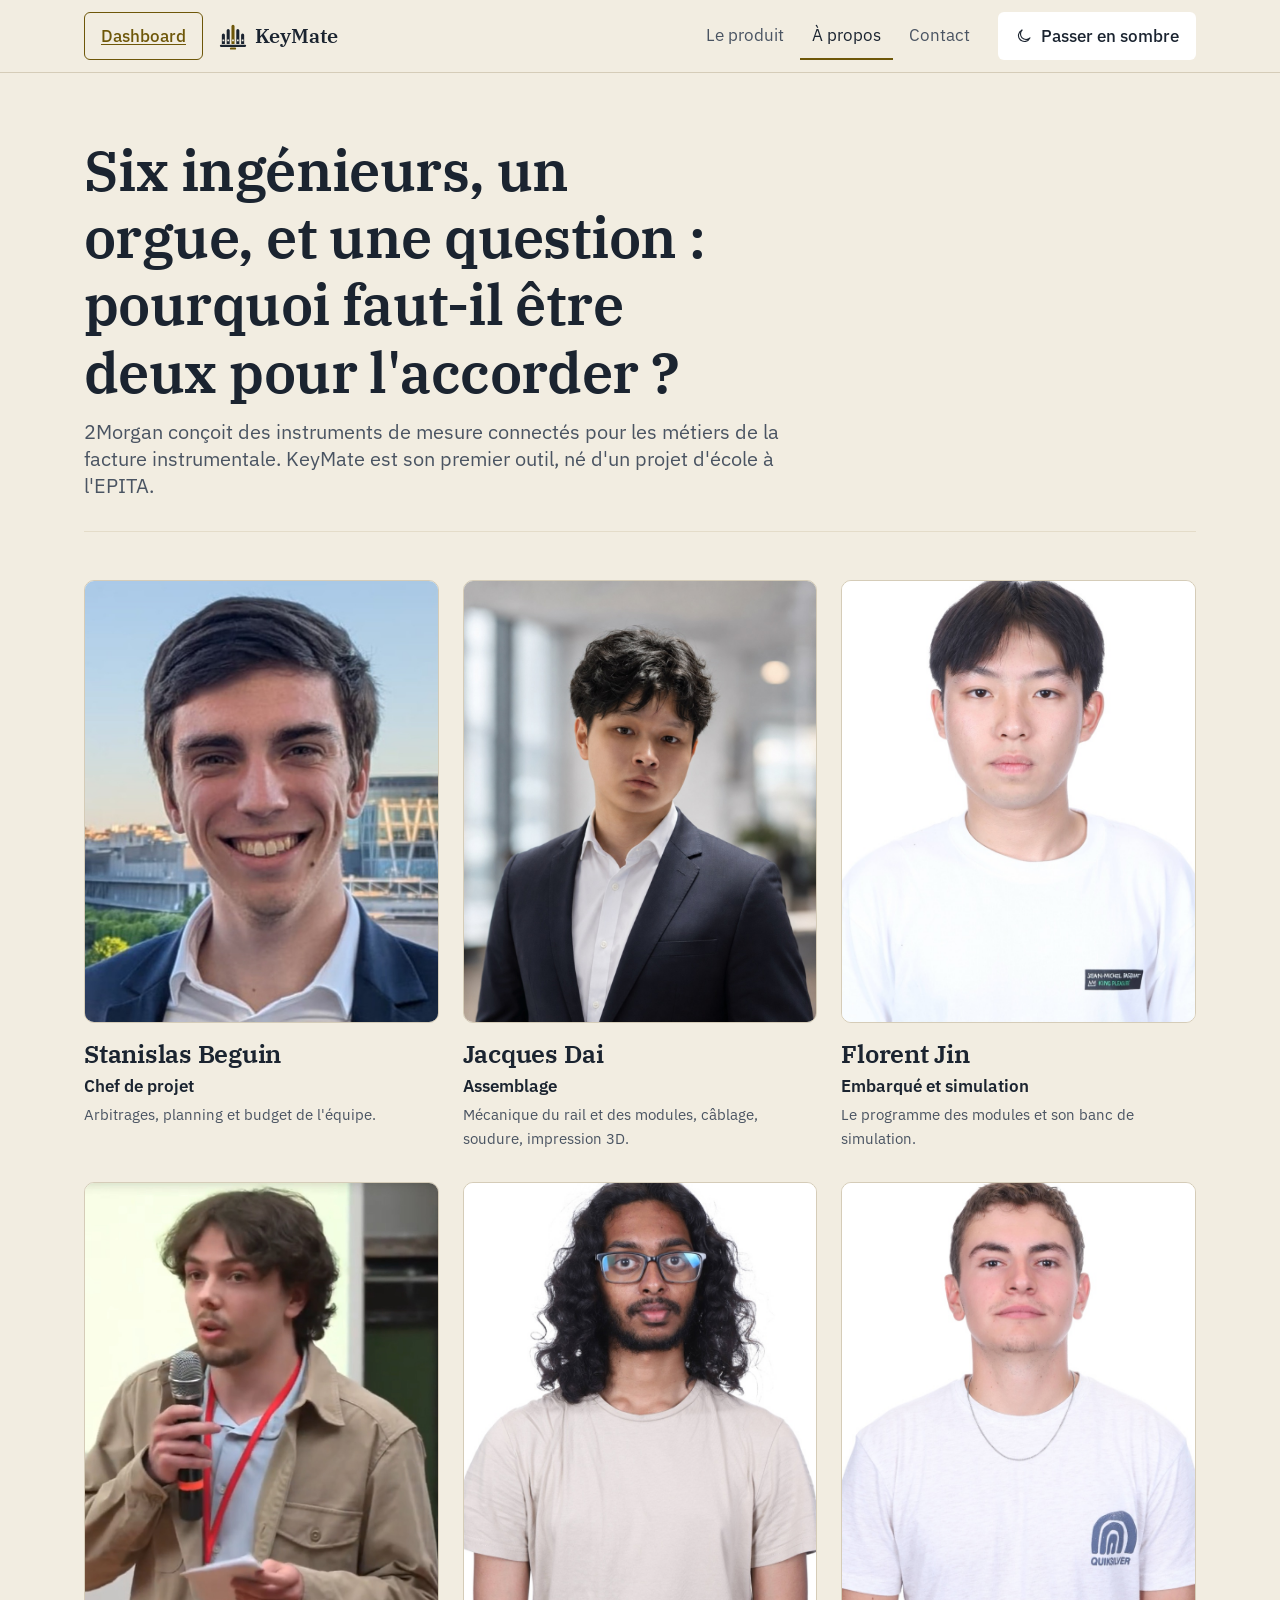
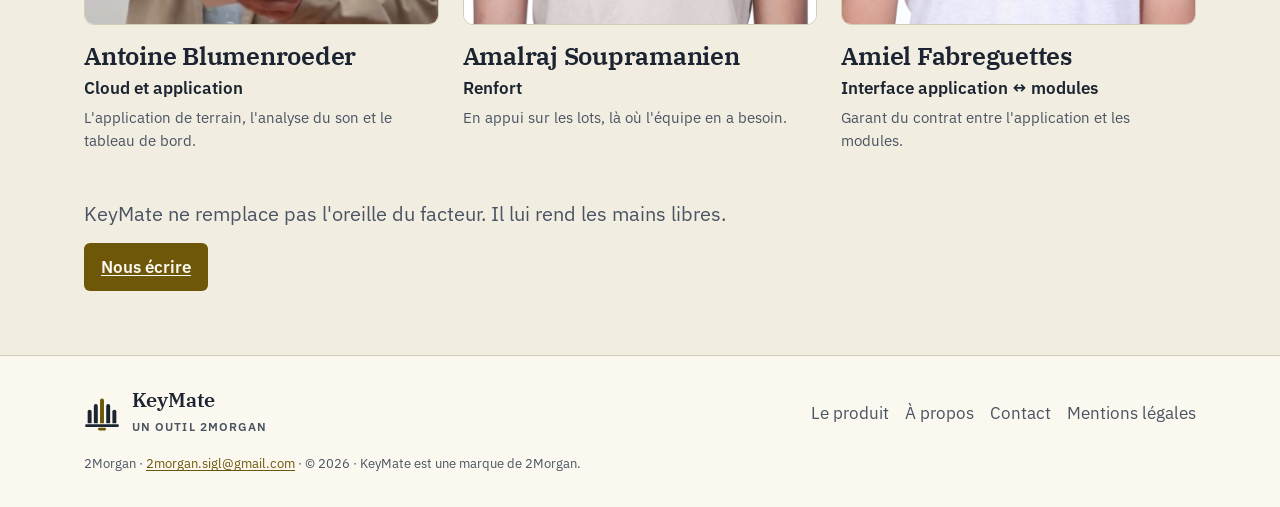
==== a-propos.html @ e426a1a3 "Initial commit: KeyMate landing site with design system integration" ====
<!doctype html>
<html lang="fr">
<head>
  <meta charset="utf-8">
  <meta name="viewport" content="width=device-width, initial-scale=1">
  <title>À propos — KeyMate</title>
  <meta name="description" content="L'équipe 2Morgan derrière KeyMate, l'assistant d'accordage d'orgue.">
  <link rel="icon" href="assets/logo/keymate-favicon.svg" type="image/svg+xml">
  <link rel="apple-touch-icon" href="assets/logo/keymate-icone-app-180.png">
  <script>try{document.documentElement.dataset.theme=localStorage.getItem('km-theme')||(matchMedia('(prefers-color-scheme: light)').matches?'light':'dark')}catch(e){document.documentElement.dataset.theme='dark'}</script>
  <link rel="preconnect" href="https://fonts.googleapis.com">
  <link rel="preconnect" href="https://fonts.gstatic.com" crossorigin>
  <link rel="stylesheet" href="https://fonts.googleapis.com/css2?family=IBM+Plex+Mono:wght@400;600&family=IBM+Plex+Sans:wght@400;500;600&family=IBM+Plex+Serif:ital,wght@0,400;0,600;1,400&display=swap">
  <link rel="stylesheet" href="assets/keymate-tokens.css">
  <link rel="stylesheet" href="site.css?v=2">
  <script src="site.js?v=2" defer></script>
</head>
<body>
<a class="skip-link" href="#contenu">Aller au contenu</a>
<header class="site-nav">
  <div class="wrap in">
    <a class="kn-btn kn-btn--ghost nav-dash" href="https://app.keymate.com">Dashboard</a>
    <a class="nav-brand" href="index.html" aria-label="KeyMate, accueil"><svg viewBox="0 0 64 64" aria-hidden="true"><g fill="currentColor" fill-rule="evenodd"><path d="M6.5 50 V29.5 A3.5 3.5 0 0 1 13.5 29.5 V50 Z M8 40 h4 v4 h-4 Z"/><path d="M17.5 50 V19.5 A3.5 3.5 0 0 1 24.5 19.5 V50 Z M19 40 h4 v4 h-4 Z"/><path d="M39.5 50 V19.5 A3.5 3.5 0 0 1 46.5 19.5 V50 Z M41 40 h4 v4 h-4 Z"/><path d="M50.5 50 V29.5 A3.5 3.5 0 0 1 57.5 29.5 V50 Z M52 40 h4 v4 h-4 Z"/><rect x="2" y="52" width="60" height="5" rx="2.5"/></g><g style="fill:var(--kn-accent)" fill-rule="evenodd"><path d="M28.5 50 V9.5 A3.5 3.5 0 0 1 35.5 9.5 V50 Z M30 40 h4 v4 h-4 Z"/><rect x="25" y="58" width="14" height="5" rx="2"/></g></svg><span>KeyMate</span></a>
    <nav class="nav-links" aria-label="Navigation principale">
      <a href="index.html">Le produit</a>
      <a href="a-propos.html" aria-current="page">À propos</a>
      <a href="contact.html">Contact</a>
    </nav>
    <button class="kn-btn nav-theme" id="theme" type="button">Clair</button>
  </div>
</header>

<main id="contenu" class="wrap">
  <div class="page-head">
    <h1>Six ingénieurs, un orgue, et une question&nbsp;: pourquoi faut-il être deux pour l'accorder&nbsp;?</h1>
    <p class="lede">2Morgan conçoit des instruments de mesure connectés pour les métiers de la facture instrumentale. KeyMate est son premier outil, né d'un projet d'école à l'EPITA.</p>
  </div>

  <!-- Portraits&nbsp;: déposer assets/equipe/<prenom>.jpg (4:5). Tant que le fichier manque, les initiales restent affichées. -->
  <div class="team" data-cascade>
    <article class="person drop" style="--i:0;--r:-3deg">
      <div class="photo"><span class="initials" aria-hidden="true">SB</span><img src="assets/equipe/stanislas.jpg" alt="Portrait de Stanislas Beguin" loading="lazy" onerror="this.remove()"></div>
      <h2>Stanislas Beguin</h2><p class="role">Chef de projet</p><p class="scope">Arbitrages, planning et budget de l'équipe.</p>
    </article>
    <article class="person drop" style="--i:1;--r:4deg">
      <div class="photo"><span class="initials" aria-hidden="true">JD</span><img src="assets/equipe/jacques.jpg" alt="Portrait de Jacques Dai" loading="lazy" onerror="this.remove()"></div>
      <h2>Jacques Dai</h2><p class="role">Assemblage</p><p class="scope">Mécanique du rail et des modules, câblage, soudure, impression 3D.</p>
    </article>
    <article class="person drop" style="--i:2;--r:-5deg">
      <div class="photo"><span class="initials" aria-hidden="true">FJ</span><img src="assets/equipe/florent.jpg" alt="Portrait de Florent Jin" loading="lazy" onerror="this.remove()"></div>
      <h2>Florent Jin</h2><p class="role">Embarqué et simulation</p><p class="scope">Le programme des modules et son banc de simulation.</p>
    </article>
    <article class="person drop" style="--i:3;--r:3deg">
      <div class="photo"><span class="initials" aria-hidden="true">AB</span><img src="assets/equipe/antoine.jpg" alt="Portrait d'Antoine Blumenroeder" loading="lazy" onerror="this.remove()"></div>
      <h2>Antoine Blumenroeder</h2><p class="role">Cloud et application</p><p class="scope">L'application de terrain, l'analyse du son et le tableau de bord.</p>
    </article>
    <article class="person drop" style="--i:4;--r:-4deg">
      <div class="photo"><span class="initials" aria-hidden="true">AS</span><img src="assets/equipe/amalraj.jpg" alt="Portrait d'Amalraj Soupramanien" loading="lazy" onerror="this.remove()"></div>
      <h2>Amalraj Soupramanien</h2><p class="role">Renfort</p><p class="scope">En appui sur les lots, là où l'équipe en a besoin.</p>
    </article>
    <article class="person drop" style="--i:5;--r:5deg">
      <div class="photo"><span class="initials" aria-hidden="true">AF</span><img src="assets/equipe/amiel.jpg" alt="Portrait d'Amiel Fabreguettes" loading="lazy" onerror="this.remove()"></div>
      <h2>Amiel Fabreguettes</h2><p class="role">Interface application ↔ modules</p><p class="scope">Garant du contrat entre l'application et les modules.</p>
    </article>
  </div>

  <div class="about-note prose">
    <p class="lede">KeyMate ne remplace pas l'oreille du facteur. Il lui rend les mains libres.</p>
    <p><a class="kn-btn kn-btn--primary" href="contact.html">Nous écrire</a></p>
  </div>
</main>

<footer class="site-footer">
  <div class="wrap in">
    <div class="foot-brand"><svg viewBox="0 0 64 64" aria-hidden="true"><g fill="currentColor"><path d="M6.5 50 V29.5 A3.5 3.5 0 0 1 13.5 29.5 V50 Z"/><path d="M17.5 50 V19.5 A3.5 3.5 0 0 1 24.5 19.5 V50 Z"/><path d="M39.5 50 V19.5 A3.5 3.5 0 0 1 46.5 19.5 V50 Z"/><path d="M50.5 50 V29.5 A3.5 3.5 0 0 1 57.5 29.5 V50 Z"/><rect x="2" y="52" width="60" height="5" rx="2.5"/></g><g style="fill:var(--kn-accent)"><path d="M28.5 50 V9.5 A3.5 3.5 0 0 1 35.5 9.5 V50 Z"/><rect x="25" y="58" width="14" height="5" rx="2"/></g></svg><div><b>KeyMate</b><span class="kn-label">Un outil 2Morgan</span></div></div>
    <nav class="foot-links" aria-label="Pied de page"><a href="index.html">Le produit</a><a href="a-propos.html">À propos</a><a href="contact.html">Contact</a><a href="mentions-legales.html">Mentions légales</a></nav>
    <p class="foot-meta">2Morgan · <a href="mailto:2morgan.sigl@gmail.com">2morgan.sigl@gmail.com</a> · © 2026 · KeyMate est une marque de 2Morgan.</p>
  </div>
</footer>
</body>
</html>
---- assets/keymate-tokens.css ----
/* ============================================================
   KeyMate — Design tokens
   Produit KeyMate · Societe 2Morgan
   Version 1.0 — 2026-07-31 — direction arretee

   Deux themes, une seule identite :
     sombre « L'atelier »          -> app facteur (terrain), defaut
     clair  « Le cahier d'atelier » -> dashboard, rapports, impression

   Typographie : superfamille IBM Plex (Serif / Sans / Mono), licence OFL.
   Marque      : le laiton est present dans les DEUX themes. C'est la
                 couleur de KeyMate, elle ne change pas avec le theme.

   Usage :
     import '@fontsource/ibm-plex-serif/400.css';
     import '@fontsource/ibm-plex-serif/600.css';
     import '@fontsource/ibm-plex-sans/400.css';
     import '@fontsource/ibm-plex-sans/500.css';
     import '@fontsource/ibm-plex-sans/600.css';
     import '@fontsource/ibm-plex-mono/400.css';
     import '@fontsource/ibm-plex-mono/600.css';
     import 'keymate-tokens.css';

   Theme : <html data-theme="dark"> ou <html data-theme="light">.
   ============================================================ */

/* ------------------------------------------------------------
   1. PALETTE BRUTE
      Ne jamais utiliser ces variables dans un composant.
      Passer par les tokens semantiques de la section 2 ou 3.
   ------------------------------------------------------------ */
:root {
  /* Ebene — noirs chauds teintes brun. Jamais de gris neutre. */
  --kn-ebene-900: #12100e;
  --kn-ebene-800: #1b1815;
  --kn-ebene-700: #24201b;
  --kn-ebene-600: #2e2822;
  --kn-ebene-500: #3a322a;
  --kn-ebene-400: #4e4337;

  /* Papier — les clairs, cremes. Jamais de blanc pur en fond de page. */
  --kn-papier-100: #ffffff;
  --kn-papier-200: #fbf8f0;
  --kn-papier-300: #f2ede1;
  --kn-papier-400: #e8e1d0;
  --kn-papier-500: #d5ccb8;
  --kn-papier-600: #bfb49c;
  --kn-ivoire: #f0e9dc; /* texte sur fond sombre */

  /* Laiton — la couleur de marque, dans les deux themes */
  --kn-laiton-300: #e0c368;
  --kn-laiton-400: #c9a227;
  --kn-laiton-600: #6e5709;
  --kn-laiton-700: #574508;

  /* Encre bleu-noir — texte du theme clair */
  --kn-encre-900: #1b2430;
  --kn-encre-600: #4a5462;
  --kn-encre-400: #6b7480;

  /* Taupe — texte secondaire du theme sombre */
  --kn-taupe-300: #b3a695;
  --kn-taupe-500: #7c7161;

  /* Rouge tampon — annotation, propre au theme clair */
  --kn-tampon-500: #9e3226;
  --kn-tampon-300: #d2755f;

  /* Semantique d'accord */
  --kn-bleu-300: #7fa3c4; /* trop bas / bemol */
  --kn-bleu-600: #245272;
  --kn-vert-300: #86a96f; /* juste */
  --kn-vert-600: #3d6437;
  --kn-cuivre-300: #db8a4e; /* trop haut / diese */
  --kn-cuivre-600: #994b24;

  /* Etats systeme */
  --kn-ambre-300: #e0ae4a;
  --kn-ambre-600: #7c5810;
  --kn-rouge-300: #e06b5a;
  --kn-rouge-600: #8e2c22;
}

/* ------------------------------------------------------------
   2. THEME SOMBRE — « L'atelier »
      App facteur. Bois sombre, ivoire des touches, laiton des tuyaux.
      C'est le theme par defaut : on travaille dans une tribune.
   ------------------------------------------------------------ */
:root,
[data-theme='dark'] {
  color-scheme: dark;

  --kn-bg: var(--kn-ebene-900);
  --kn-surface: var(--kn-ebene-800);
  --kn-surface-raised: var(--kn-ebene-700);
  --kn-surface-sunken: #0d0b0a;
  --kn-overlay: rgb(9 8 7 / 0.72);

  --kn-border: var(--kn-ebene-500);
  --kn-border-strong: var(--kn-ebene-400);
  --kn-border-subtle: var(--kn-ebene-600);

  --kn-text: var(--kn-ivoire);
  --kn-text-muted: var(--kn-taupe-300);
  --kn-text-faint: var(--kn-taupe-500);
  --kn-text-inverse: var(--kn-ebene-900);

  --kn-accent: var(--kn-laiton-400);
  --kn-accent-hover: var(--kn-laiton-300);
  --kn-accent-quiet: rgb(201 162 39 / 0.14);
  --kn-on-accent: var(--kn-ebene-900);

  --kn-annotation: var(--kn-tampon-300);
  --kn-annotation-quiet: rgb(210 117 95 / 0.14);

  --kn-flat: var(--kn-bleu-300);
  --kn-flat-quiet: rgb(127 163 196 / 0.16);
  --kn-tuned: var(--kn-vert-300);
  --kn-tuned-quiet: rgb(134 169 111 / 0.16);
  --kn-sharp: var(--kn-cuivre-300);
  --kn-sharp-quiet: rgb(219 138 78 / 0.16);

  --kn-warn: var(--kn-ambre-300);
  --kn-warn-quiet: rgb(224 174 74 / 0.14);
  --kn-danger: var(--kn-rouge-300);
  --kn-danger-quiet: rgb(224 107 90 / 0.14);

  --kn-shadow-1: 0 1px 2px rgb(0 0 0 / 0.5);
  --kn-shadow-2: 0 4px 12px rgb(0 0 0 / 0.45);
  --kn-shadow-3: 0 12px 32px rgb(0 0 0 / 0.5);
  --kn-hairline: inset 0 1px 0 rgb(255 250 235 / 0.05);
}

/* ------------------------------------------------------------
   3. THEME CLAIR — « Le cahier d'atelier »
      Dashboard, rapports, impression. Papier creme, encre bleu-noir.
      Le laiton reste la couleur d'action ; le rouge tampon sert
      uniquement a l'annotation (mentions, en-tetes de rapport,
      « a corriger »). Ne jamais en faire un bouton principal.
   ------------------------------------------------------------ */
[data-theme='light'] {
  color-scheme: light;

  --kn-bg: var(--kn-papier-300);
  --kn-surface: var(--kn-papier-200);
  --kn-surface-raised: var(--kn-papier-100);
  --kn-surface-sunken: var(--kn-papier-400);
  --kn-overlay: rgb(27 36 48 / 0.42);

  --kn-border: var(--kn-papier-500);
  --kn-border-strong: var(--kn-papier-600);
  --kn-border-subtle: #e4dcc9;

  --kn-text: var(--kn-encre-900);
  --kn-text-muted: var(--kn-encre-600);
  --kn-text-faint: var(--kn-encre-400);
  --kn-text-inverse: var(--kn-papier-200);

  --kn-accent: var(--kn-laiton-600);
  --kn-accent-hover: var(--kn-laiton-700);
  --kn-accent-quiet: rgb(110 87 9 / 0.1);
  --kn-on-accent: var(--kn-papier-200);

  --kn-annotation: var(--kn-tampon-500);
  --kn-annotation-quiet: rgb(158 50 38 / 0.1);

  --kn-flat: var(--kn-bleu-600);
  --kn-flat-quiet: rgb(36 82 114 / 0.1);
  --kn-tuned: var(--kn-vert-600);
  --kn-tuned-quiet: rgb(61 100 55 / 0.1);
  --kn-sharp: var(--kn-cuivre-600);
  --kn-sharp-quiet: rgb(153 75 36 / 0.1);

  --kn-warn: var(--kn-ambre-600);
  --kn-warn-quiet: rgb(124 88 16 / 0.1);
  --kn-danger: var(--kn-rouge-600);
  --kn-danger-quiet: rgb(142 44 34 / 0.1);

  --kn-shadow-1: 0 1px 2px rgb(60 50 30 / 0.1);
  --kn-shadow-2: 0 4px 12px rgb(60 50 30 / 0.1);
  --kn-shadow-3: 0 12px 32px rgb(60 50 30 / 0.14);
  --kn-hairline: inset 0 1px 0 rgb(255 255 255 / 0.8);
}

/* ------------------------------------------------------------
   4. TYPOGRAPHIE
      Serif = titres (le cote grave des vieilles consoles)
      Sans  = interface
      Mono  = toute mesure chiffree, en chiffres tabulaires
   ------------------------------------------------------------ */
:root {
  --kn-font-title: 'IBM Plex Serif', Georgia, 'Times New Roman', serif;
  --kn-font-ui: 'IBM Plex Sans', system-ui, -apple-system, 'Segoe UI', sans-serif;
  --kn-font-mono: 'IBM Plex Mono', ui-monospace, 'SFMono-Regular', Consolas, monospace;

  /* Echelle 1.25, base 15 px */
  --kn-fs-xs: 0.75rem;
  --kn-fs-sm: 0.8125rem;
  --kn-fs-base: 0.9375rem;
  --kn-fs-md: 1.0625rem; /* corps de l'app terrain */
  --kn-fs-lg: 1.25rem;
  --kn-fs-xl: 1.5625rem;
  --kn-fs-2xl: 1.9375rem;
  --kn-fs-3xl: 2.4375rem; /* ecart d'accord plein ecran */

  --kn-lh-tight: 1.2;
  --kn-lh-snug: 1.35;
  --kn-lh-base: 1.55;

  --kn-fw-regular: 400;
  --kn-fw-medium: 500;
  --kn-fw-semibold: 600;

  --kn-ls-title: -0.01em;
  --kn-ls-caps: 0.09em;
}

/* ------------------------------------------------------------
   5. ESPACEMENT, RAYONS, CIBLES
   ------------------------------------------------------------ */
:root {
  --kn-sp-1: 0.25rem;
  --kn-sp-2: 0.5rem;
  --kn-sp-3: 0.75rem;
  --kn-sp-4: 1rem;
  --kn-sp-5: 1.5rem;
  --kn-sp-6: 2rem;
  --kn-sp-7: 3rem;
  --kn-sp-8: 4rem;

  --kn-radius-sm: 3px;
  --kn-radius-md: 6px;
  --kn-radius-lg: 10px;
  --kn-radius-pill: 999px;

  /* Cible tactile minimale. 48 px partout, 56 px dans l'app terrain :
     on vise ces boutons debout, dans le noir, parfois avec des gants. */
  --kn-touch-min: 48px;
  --kn-touch-comfort: 56px;

  --kn-focus-ring: 0 0 0 2px var(--kn-bg), 0 0 0 4px var(--kn-accent);
  --kn-transition: 120ms ease-out;
  --kn-content-max: 72ch;
}

/* ------------------------------------------------------------
   6. BASE
   ------------------------------------------------------------ */
*,
*::before,
*::after {
  box-sizing: border-box;
}

html {
  -webkit-text-size-adjust: 100%;
}

body {
  margin: 0;
  background: var(--kn-bg);
  color: var(--kn-text);
  font-family: var(--kn-font-ui);
  font-size: var(--kn-fs-base);
  line-height: var(--kn-lh-base);
  -webkit-font-smoothing: antialiased;
}

h1,
h2,
h3,
h4 {
  font-family: var(--kn-font-title);
  font-weight: var(--kn-fw-semibold);
  line-height: var(--kn-lh-tight);
  letter-spacing: var(--kn-ls-title);
  margin: 0 0 var(--kn-sp-3);
}

h1 { font-size: var(--kn-fs-2xl); }
h2 { font-size: var(--kn-fs-xl); }
h3 { font-size: var(--kn-fs-lg); }
h4 { font-size: var(--kn-fs-md); }

/* Toute donnee chiffree passe en mono tabulaire : un ecart qui passe
   de 9 a 10 cents ne doit pas faire sauter la mise en page. */
.kn-num,
[data-num] {
  font-family: var(--kn-font-mono);
  font-variant-numeric: tabular-nums;
  font-feature-settings: 'tnum' 1;
}

.kn-label {
  font-size: var(--kn-fs-xs);
  font-weight: var(--kn-fw-semibold);
  letter-spacing: var(--kn-ls-caps);
  text-transform: uppercase;
  color: var(--kn-text-muted);
}

:where(a) {
  color: var(--kn-accent);
  text-underline-offset: 2px;
}

:focus-visible {
  outline: none;
  box-shadow: var(--kn-focus-ring);
  border-radius: var(--kn-radius-sm);
}

@media (prefers-reduced-motion: reduce) {
  *,
  *::before,
  *::after {
    transition-duration: 0.01ms !important;
    animation-duration: 0.01ms !important;
  }
}

/* ------------------------------------------------------------
   7. COMPOSANTS
   ------------------------------------------------------------ */

/* --- Boutons --------------------------------------------------- */
.kn-btn {
  display: inline-flex;
  align-items: center;
  justify-content: center;
  gap: var(--kn-sp-2);
  min-height: var(--kn-touch-min);
  padding: 0 var(--kn-sp-4);
  border: var(--kn-border-width, 1px) solid transparent;
  border-radius: var(--kn-radius-md);
  background: var(--kn-surface-raised);
  color: var(--kn-text);
  font: inherit;
  font-weight: var(--kn-fw-medium);
  cursor: pointer;
  transition: background var(--kn-transition), border-color var(--kn-transition);
}
.kn-btn:hover { background: var(--kn-border-subtle); }

.kn-btn--primary {
  background: var(--kn-accent);
  color: var(--kn-on-accent);
  font-weight: var(--kn-fw-semibold);
}
.kn-btn--primary:hover { background: var(--kn-accent-hover); }

.kn-btn--ghost {
  background: transparent;
  border-color: var(--kn-border-strong);
  color: var(--kn-text);
}
.kn-btn--ghost:hover {
  background: var(--kn-accent-quiet);
  border-color: var(--kn-accent);
}

.kn-btn--danger {
  background: transparent;
  border-color: var(--kn-danger);
  color: var(--kn-danger);
}
.kn-btn--danger:hover { background: var(--kn-danger-quiet); }

.kn-btn:disabled { opacity: 0.45; cursor: not-allowed; }

.kn-btn--field {
  min-height: var(--kn-touch-comfort);
  width: 100%;
  font-size: var(--kn-fs-md);
}

/* --- Carte ----------------------------------------------------- */
.kn-card {
  background: var(--kn-surface);
  border: 1px solid var(--kn-border);
  border-radius: var(--kn-radius-lg);
  padding: var(--kn-sp-5);
  box-shadow: var(--kn-shadow-1), var(--kn-hairline);
}

/* --- Badges ---------------------------------------------------- */
.kn-badge {
  display: inline-flex;
  align-items: center;
  gap: var(--kn-sp-1);
  padding: 2px var(--kn-sp-2);
  border-radius: var(--kn-radius-sm);
  font-size: var(--kn-fs-xs);
  font-weight: var(--kn-fw-semibold);
  letter-spacing: 0.03em;
  border: 1px solid currentColor;
}
.kn-badge--tuned { color: var(--kn-tuned); background: var(--kn-tuned-quiet); }
.kn-badge--flat { color: var(--kn-flat); background: var(--kn-flat-quiet); }
.kn-badge--sharp { color: var(--kn-sharp); background: var(--kn-sharp-quiet); }
.kn-badge--warn { color: var(--kn-warn); background: var(--kn-warn-quiet); }
.kn-badge--danger { color: var(--kn-danger); background: var(--kn-danger-quiet); }
.kn-badge--annotation { color: var(--kn-annotation); background: var(--kn-annotation-quiet); }

/* --- Champs ---------------------------------------------------- */
.kn-input,
.kn-select {
  width: 100%;
  min-height: var(--kn-touch-min);
  padding: 0 var(--kn-sp-3);
  background: var(--kn-surface-sunken);
  border: 1px solid var(--kn-border-strong);
  border-radius: var(--kn-radius-md);
  color: var(--kn-text);
  font: inherit;
}
.kn-input::placeholder { color: var(--kn-text-faint); }

/* --- Tableau --------------------------------------------------- */
.kn-table {
  width: 100%;
  border-collapse: collapse;
  font-size: var(--kn-fs-sm);
}
.kn-table th {
  text-align: left;
  font-size: var(--kn-fs-xs);
  font-weight: var(--kn-fw-semibold);
  letter-spacing: var(--kn-ls-caps);
  text-transform: uppercase;
  color: var(--kn-text-muted);
  padding: var(--kn-sp-2) var(--kn-sp-3);
  border-bottom: 1px solid var(--kn-border-strong);
}
.kn-table td {
  padding: var(--kn-sp-3);
  border-bottom: 1px solid var(--kn-border-subtle);
}
.kn-table tbody tr:hover { background: var(--kn-accent-quiet); }

/* --- Jauge d'ecart d'accord ------------------------------------
   Composant signature. Piloter via --kn-cents (ecart en cents,
   borne a +/- 50) et data-state = flat | tuned | sharp.
   ---------------------------------------------------------------- */
.kn-gauge {
  --kn-cents: 0;
  --kn-gauge-range: 50;
  position: relative;
  height: 64px;
  background: var(--kn-surface-sunken);
  border: 1px solid var(--kn-border);
  border-radius: var(--kn-radius-md);
  overflow: hidden;
}
.kn-gauge__zone {
  position: absolute;
  inset: 0 40%;
  background: var(--kn-tuned-quiet);
  border-inline: 1px solid var(--kn-tuned);
}
.kn-gauge__needle {
  position: absolute;
  top: 6px;
  bottom: 6px;
  width: 3px;
  border-radius: 2px;
  background: var(--kn-accent);
  left: calc(50% + (var(--kn-cents) / var(--kn-gauge-range)) * 50%);
  transform: translateX(-50%);
  transition: left 180ms cubic-bezier(0.2, 0.8, 0.3, 1);
}
.kn-gauge[data-state='flat'] .kn-gauge__needle { background: var(--kn-flat); }
.kn-gauge[data-state='tuned'] .kn-gauge__needle { background: var(--kn-tuned); }
.kn-gauge[data-state='sharp'] .kn-gauge__needle { background: var(--kn-sharp); }

/* ------------------------------------------------------------
   8. IMPRESSION — rapports d'intervention
      Un rapport finit dans un classeur : theme clair force.
   ------------------------------------------------------------ */
@media print {
  :root {
    --kn-bg: #ffffff;
    --kn-surface: #ffffff;
    --kn-surface-raised: #ffffff;
    --kn-surface-sunken: #ffffff;
    --kn-text: #000000;
    --kn-text-muted: #3a3a3a;
    --kn-border: #999999;
    --kn-accent: #574508;
    --kn-annotation: #8e2c22;
  }
  .kn-card { box-shadow: none; break-inside: avoid; }
}
---- site.css ----
/* ============================================================
   KeyMate — site vitrine
   Tokens et composants kn- : assets/keymate-tokens.css (copie de KeyMate-DA, ne pas modifier ici).
   Ce fichier ne contient aucune couleur en dur : uniquement des var(--kn-*).
   Écarts assumés à la charte, limités au site :
     - tailles d'affichage au-delà de l'échelle (titre du héros, titres de page) ;
     - ouverture animée du héros (> 120 ms), jouée une fois, coupée si « réduire les animations ».
   ============================================================ */

/* ---------- jetons de la scène (clavier vu de face), dérivés de la palette DA ---------- */
:root,
[data-theme='dark'] {
  --bed: var(--kn-surface);
  --cheek: var(--kn-surface-raised);
  --key-white: var(--kn-ivoire);
  --key-edge: transparent;
  --key-black: var(--kn-surface-sunken);
  --key-black-edge: var(--kn-border);
  --rail: var(--kn-border);
  --rail-top: var(--kn-border-strong);
  --mod-body: var(--kn-surface-raised);
  --mod-screen: var(--kn-surface-sunken);
  --wheel: var(--kn-laiton-700);
  --led-off: var(--kn-text-faint);
  --led-on: var(--kn-laiton-300);
  --key-flash: var(--kn-laiton-300);
}
[data-theme='light'] {
  --bed: var(--kn-surface-sunken);
  --cheek: var(--kn-border);
  --key-white: var(--kn-papier-200);
  --key-edge: var(--kn-border-strong);
  --key-black: var(--kn-encre-900);
  --key-black-edge: var(--kn-encre-900);
  --rail: var(--kn-border-strong);
  --rail-top: var(--kn-border);
  --mod-body: var(--kn-papier-100);
  --mod-screen: var(--kn-encre-900);
  --wheel: var(--kn-laiton-700);
  --led-off: var(--kn-border-strong);
  --led-on: var(--kn-laiton-400);
  --key-flash: var(--kn-laiton-300);
}

/* ---------- base ---------- */
[hidden] { display: none !important; }
html { scroll-behavior: smooth; scroll-padding-top: calc(var(--nav-h, 72px) + 16px); }
body { font-size: var(--kn-fs-md); }
img, video { max-width: 100%; display: block; }
p { margin: 0; }
h1, h2, h3 { margin: 0; text-wrap: balance; }
.wrap { width: 100%; max-width: 1160px; margin: 0 auto; padding: 0 var(--kn-sp-5); }
.eyebrow { color: var(--kn-accent); }
.lede { color: var(--kn-text-muted); max-width: 62ch; font-size: var(--kn-fs-lg); line-height: var(--kn-lh-snug); }
.fine { font-size: var(--kn-fs-sm); color: var(--kn-text-muted); }
.todo { color: var(--kn-annotation); background: var(--kn-annotation-quiet); border-radius: var(--kn-radius-sm); padding: 0 4px; }
.skip-link { position: absolute; left: var(--kn-sp-4); top: -100px; z-index: 50; background: var(--kn-accent); color: var(--kn-on-accent); padding: var(--kn-sp-2) var(--kn-sp-4); border-radius: var(--kn-radius-md); text-decoration: none; font-weight: var(--kn-fw-semibold); }
.skip-link:focus { top: var(--kn-sp-3); }
@media (prefers-reduced-motion: reduce) { html { scroll-behavior: auto; } }

/* ---------- navigation ---------- */
.site-nav { position: sticky; top: 0; z-index: 30; background: var(--kn-bg); border-bottom: 1px solid var(--kn-border); }
.site-nav .in { display: flex; flex-wrap: wrap; align-items: center; gap: var(--kn-sp-4); min-height: 72px; }
.nav-dash { color: var(--kn-accent); border-color: var(--kn-accent); }
.nav-brand { display: flex; align-items: center; gap: var(--kn-sp-2); min-height: 48px; color: var(--kn-text); text-decoration: none; font: var(--kn-fw-semibold) var(--kn-fs-lg)/1 var(--kn-font-title); }
.nav-brand svg { width: 28px; height: 28px; flex: none; }
.nav-links { margin-left: auto; display: flex; gap: var(--kn-sp-1); }
.nav-links a { display: inline-flex; align-items: center; min-height: 48px; padding: 0 var(--kn-sp-3); color: var(--kn-text-muted); text-decoration: none; border-bottom: 2px solid transparent; }
.nav-links a:hover { color: var(--kn-text); }
.nav-links a[aria-current='page'] { color: var(--kn-text); border-bottom-color: var(--kn-accent); }
.nav-theme { gap: var(--kn-sp-2); }
.nav-theme svg { width: 18px; height: 18px; flex: none; }
@media (max-width: 760px) {
  .wrap { padding: 0 var(--kn-sp-4); }
  .nav-dash { padding: 0 var(--kn-sp-3); }
  .site-nav .in { gap: var(--kn-sp-2); padding-top: var(--kn-sp-2); }
  .nav-theme { margin-left: auto; padding: 0 var(--kn-sp-3); }
  .nav-theme .theme-label { display: none; }
  .site-nav { position: relative; }   /* sur téléphone la barre ne suit pas : elle mangeait 14 % de l'écran */
  html { scroll-padding-top: var(--kn-sp-4); }
  .nav-links { order: 3; width: 100%; margin: 0; justify-content: space-between; border-top: 1px solid var(--kn-border-subtle); }
}

/* ---------- sections ---------- */
.section { padding: var(--kn-sp-8) 0; }
.section--surface { background: var(--kn-surface); border-block: 1px solid var(--kn-border); }
.section-head { display: flex; flex-direction: column; gap: var(--kn-sp-3); margin-bottom: var(--kn-sp-6); }
.section-head h2 { font-size: clamp(var(--kn-fs-2xl), 3.6vw, var(--kn-fs-3xl)); max-width: 26ch; }

/* ---------- héros ---------- */
.hero { position: relative; display: grid; align-items: center; min-height: min(calc(100svh - var(--nav-h, 72px)), 820px); overflow: hidden; border-bottom: 1px solid var(--kn-border);
  background: radial-gradient(80% 60% at 65% 0%, var(--kn-accent-quiet), transparent 70%), var(--kn-bg); }
.hero-media { position: absolute; inset: 0; z-index: 0; }
.hero-video { width: 100%; height: 100%; object-fit: cover; transition: opacity 900ms ease-out; }
.hero-illus { position: absolute; left: 38%; right: 3%; bottom: 7%; opacity: 0; transition: opacity 700ms ease-out; }
.hero-illus .bodyg { transform-box: fill-box; transform-origin: 50% 100%; }
.hero-scrim { position: absolute; inset: 0; transition: opacity 900ms ease-out;
  background: linear-gradient(90deg, color-mix(in srgb, var(--kn-bg) 96%, transparent) 0%, color-mix(in srgb, var(--kn-bg) 90%, transparent) 38%, color-mix(in srgb, var(--kn-bg) 55%, transparent) 58%, transparent 80%); }
.hero.is-intro .hero-video,
.hero.is-intro .hero-scrim { opacity: 0; }
.hero.is-intro .hero-illus { opacity: 1; }
.hero-copy { position: relative; z-index: 3; padding-block: var(--kn-sp-8); }
.hero-inner { max-width: 560px; display: flex; flex-direction: column; gap: var(--kn-sp-3); }
.hero-word { font: var(--kn-fw-semibold) clamp(64px, 10vw, 132px)/.95 var(--kn-font-title); letter-spacing: -.025em; white-space: nowrap; }
.hero-word span { display: inline-block; }
.hero-tag { font: italic 400 clamp(26px, 3vw, 38px)/1.15 var(--kn-font-title); }
.hero-sub { color: var(--kn-text); font-size: var(--kn-fs-lg); line-height: var(--kn-lh-snug); max-width: 42ch; }
.hero-cta { display: flex; flex-wrap: wrap; gap: var(--kn-sp-3); margin-top: var(--kn-sp-3); }
.hero-controls { position: absolute; right: var(--kn-sp-5); bottom: var(--kn-sp-5); z-index: 4; display: flex; gap: var(--kn-sp-2); }
.hero-controls .kn-btn { background: var(--kn-surface); border-color: var(--kn-border-strong); }
@media (max-width: 900px) {
  .hero { display: flex; flex-direction: column; min-height: 0; }
  .hero-copy { order: 1; padding-block: var(--kn-sp-5) var(--kn-sp-4); }
  .hero-media { order: 2; position: relative; inset: auto; width: 100%; aspect-ratio: 3 / 2; }
  .hero-scrim { display: none; }
  .hero-illus { left: 4%; right: 4%; bottom: 8%; }
  .hero-controls { right: var(--kn-sp-3); bottom: var(--kn-sp-3); }
}

/* ---------- constat ---------- */
.problem { display: grid; grid-template-columns: 1fr 1fr; gap: var(--kn-sp-5) var(--kn-sp-7); align-items: start; }
.problem .prose { display: flex; flex-direction: column; gap: var(--kn-sp-4); color: var(--kn-text-muted); }
.figures { grid-column: 1 / -1; display: grid; grid-template-columns: repeat(4, minmax(0, 1fr)); gap: var(--kn-sp-4); margin-top: var(--kn-sp-4); }
.figure { border-top: 1px solid var(--kn-border-strong); padding-top: var(--kn-sp-3); display: flex; flex-direction: column; gap: var(--kn-sp-1); }
.figure b { font: var(--kn-fw-semibold) var(--kn-fs-3xl)/1.1 var(--kn-font-mono); font-variant-numeric: tabular-nums; }
.figure span { color: var(--kn-text-muted); font-size: var(--kn-fs-base); }
.figures + .fine { grid-column: 1 / -1; }
@media (max-width: 860px) { .problem { grid-template-columns: 1fr; } .figures { grid-template-columns: repeat(2, minmax(0, 1fr)); } }

/* ---------- scène SVG ---------- */
svg.console { width: 100%; height: auto; display: block; overflow: visible; }
.bed { fill: var(--bed); } .cheek { fill: var(--cheek); }
.k-w { fill: var(--key-white); stroke: var(--key-edge); }
.k-w.on { fill: var(--key-flash); }
.k-b { fill: var(--key-black); stroke: var(--key-black-edge); }
.rail { fill: var(--rail); } .rail-top { fill: var(--rail-top); }
.m-chariot { fill: var(--kn-accent); } .m-wheel { fill: var(--wheel); }
.m-body { fill: var(--mod-body); stroke: var(--kn-text); stroke-width: 2; }
.m-screen { fill: var(--mod-screen); }
.m-rod { fill: var(--kn-text-muted); } .m-tip { fill: var(--kn-text-faint); }
.m-led { fill: var(--led-off); } .m-led.on { fill: var(--led-on); }
.svg-note { fill: var(--kn-text-muted); font: 500 24px var(--kn-font-ui); transition: opacity var(--kn-transition); }

/* ---------- comment ça marche (animation en lecture automatique) ---------- */
.story-pin { display: grid; grid-template-columns: 4fr 8fr; gap: var(--kn-sp-7); align-items: center; padding-block: var(--kn-sp-5) var(--kn-sp-8); }
.story-steps { list-style: none; margin: 0; padding: 0; display: flex; flex-direction: column; gap: var(--kn-sp-2); }
.story-steps li { border-left: 2px solid transparent; transition: border-color var(--kn-transition); }
.story-steps li.is-on { border-left-color: var(--kn-accent); }
/* étapes inactives : titre et numéro atténués, mais le texte garde le contraste AA (plus d'opacité) */
.story-steps li:not(.is-on) .step-title,
.story-steps li:not(.is-on) .num { color: var(--kn-text-muted); }
.story-step:hover .step-title { color: var(--kn-text); }
.story-step { display: grid; grid-template-columns: 40px 1fr; gap: 2px var(--kn-sp-3); width: 100%; padding: var(--kn-sp-2) var(--kn-sp-3); background: none; border: 0; color: inherit; font: inherit; text-align: left; cursor: pointer; border-radius: var(--kn-radius-md); }
.story-step:disabled { cursor: default; }
.story-steps .num { grid-row: span 2; font: var(--kn-fw-semibold) var(--kn-fs-sm)/1.9 var(--kn-font-mono); color: var(--kn-accent); }
.step-title { font: var(--kn-fw-semibold) var(--kn-fs-lg)/var(--kn-lh-tight) var(--kn-font-title); letter-spacing: var(--kn-ls-title); }
.step-text { color: var(--kn-text-muted); font-size: var(--kn-fs-base); }
.story-side { display: flex; flex-direction: column; gap: var(--kn-sp-3); }
.story-stage { display: flex; flex-direction: column; gap: var(--kn-sp-4); }
.story-stage svg.console, .story-shot svg.console { overflow: hidden; }   /* le rail et le module entrent depuis les bords du cadre, jamais par-dessus le texte */
.story-controls { display: flex; align-items: center; gap: var(--kn-sp-4); }
.story-progress { flex: 1; height: 4px; border-radius: var(--kn-radius-pill); background: var(--kn-surface-sunken); overflow: hidden; }
.story-progress i { display: block; height: 100%; background: var(--kn-accent); transform-origin: 0 50%; transform: scaleX(0); }
.reading { display: grid; grid-template-columns: auto 1fr auto; align-items: center; gap: var(--kn-sp-2) var(--kn-sp-5); background: var(--kn-surface); border: 1px solid var(--kn-border); border-radius: var(--kn-radius-lg); padding: var(--kn-sp-4) var(--kn-sp-5); }
.reading .note { font: var(--kn-fw-semibold) var(--kn-fs-2xl)/1 var(--kn-font-title); min-width: 3.4ch; }
.reading .kn-gauge { height: 40px; }
.reading .value { font-size: var(--kn-fs-3xl); font-weight: var(--kn-fw-semibold); line-height: 1; text-align: right; min-width: 3ch; }
.reading .state { grid-column: 1 / -1; color: var(--kn-text-muted); font-size: var(--kn-fs-base); min-height: 1.55em; }
.story-track.is-static { height: auto; }
.is-static .story-pin { position: static; height: auto; display: block; }
.is-static .story-side { display: none; }
.is-static .story-steps { gap: var(--kn-sp-7); }
.is-static .story-steps li { opacity: 1; }
.story-shot { margin: var(--kn-sp-3) 0 0 52px; display: flex; flex-direction: column; gap: var(--kn-sp-3); max-width: 640px; }
@media (max-width: 860px) {
  .story-pin { grid-template-columns: 1fr; gap: var(--kn-sp-4); align-content: center; }
  .story-steps { order: 2; }
  .story-track:not(.is-static) .story-steps li:not(.is-on) .step-text { display: none; }   /* toutes les étapes restent cliquables */
  .reading { padding: var(--kn-sp-3) var(--kn-sp-4); gap: var(--kn-sp-2) var(--kn-sp-3); }
  .reading .note { font-size: var(--kn-fs-xl); } .reading .value { font-size: var(--kn-fs-2xl); }
  .story-shot { margin-left: 0; }
}

/* ---------- système ---------- */
.cards { display: grid; grid-template-columns: repeat(2, minmax(0, 1fr)); gap: var(--kn-sp-4); }
.cards .kn-card { display: flex; flex-direction: column; gap: var(--kn-sp-3); box-shadow: none; background: var(--kn-bg); }
.cards h3 { font-size: var(--kn-fs-xl); }
.cards p { color: var(--kn-text-muted); }
.card-media { aspect-ratio: 16 / 9; width: 100%; height: auto; object-fit: cover; border-radius: var(--kn-radius-md); border: 1px solid var(--kn-border); }
.card-link { margin-top: auto; align-self: flex-start; }
@media (max-width: 760px) { .cards { grid-template-columns: 1fr; } }

/* ---------- mesure ---------- */
.split { display: grid; grid-template-columns: 1fr 1fr; gap: var(--kn-sp-7); align-items: start; }
.prose { display: flex; flex-direction: column; gap: var(--kn-sp-4); }
.prose p { max-width: 60ch; }
.facts { list-style: none; margin: 0; padding: 0; }
.facts li { display: flex; flex-wrap: wrap; justify-content: space-between; gap: var(--kn-sp-4); padding: var(--kn-sp-3) 0; border-bottom: 1px solid var(--kn-border-subtle); font-size: var(--kn-fs-base); }
.facts li span:first-child { color: var(--kn-text-muted); }
.facts li span:last-child { text-align: right; }
.gauges { display: flex; flex-direction: column; gap: var(--kn-sp-3); }
.gauge-card { box-shadow: none; padding: var(--kn-sp-4); }
.gauge-card .top { display: flex; justify-content: space-between; align-items: baseline; margin-bottom: var(--kn-sp-2); }
.gauge-card .top b { font: var(--kn-fw-semibold) var(--kn-fs-xl)/1 var(--kn-font-title); }
.gauge-card .v { font-size: var(--kn-fs-2xl); font-weight: var(--kn-fw-semibold); line-height: 1; }
.gauge-card .kn-gauge { height: 36px; }
.gauge-card .row { display: flex; flex-wrap: wrap; align-items: center; gap: var(--kn-sp-2); margin-top: var(--kn-sp-2); font-size: var(--kn-fs-sm); color: var(--kn-text-muted); }
@media (max-width: 860px) { .split { grid-template-columns: 1fr; } }

/* ---------- mise en place ---------- */
.steps4 { list-style: none; margin: 0; padding: 0; display: grid; grid-template-columns: repeat(4, minmax(0, 1fr)); gap: var(--kn-sp-4); }
.steps4 li { background: var(--kn-surface); border: 1px solid var(--kn-border); border-radius: var(--kn-radius-lg); padding: var(--kn-sp-5); display: flex; flex-direction: column; gap: var(--kn-sp-2); }
.steps4 .num { font: var(--kn-fw-semibold) var(--kn-fs-sm) var(--kn-font-mono); color: var(--kn-accent); }
.steps4 h3 { font-size: var(--kn-fs-lg); }
.steps4 p { color: var(--kn-text-muted); font-size: var(--kn-fs-base); }
.steps4 + .fine { margin-top: var(--kn-sp-4); }
@media (max-width: 960px) { .steps4 { grid-template-columns: repeat(2, minmax(0, 1fr)); } }
@media (max-width: 560px) { .steps4 { grid-template-columns: 1fr; } }

/* ---------- fiche technique ---------- */
.specs { display: grid; grid-template-columns: repeat(2, minmax(0, 1fr)); gap: 0 var(--kn-sp-7); margin: 0; }
.specs div { display: flex; justify-content: space-between; gap: var(--kn-sp-4); padding: var(--kn-sp-3) 0; border-bottom: 1px solid var(--kn-border); font-size: var(--kn-fs-base); }
.specs dt { color: var(--kn-text-muted); }
.specs dd { margin: 0; text-align: right; }   /* mono réservé aux chiffres : .kn-num dans le HTML */
.specs + .fine { margin-top: var(--kn-sp-4); }
@media (max-width: 760px) { .specs { grid-template-columns: 1fr; } }

/* ---------- disponibilité ---------- */
.cta-band { display: flex; flex-wrap: wrap; justify-content: space-between; align-items: end; gap: var(--kn-sp-5); }
.cta-band .prose h2 { font-size: var(--kn-fs-3xl); max-width: 20ch; }
.cta-band .actions { display: flex; flex-wrap: wrap; gap: var(--kn-sp-3); }

/* ---------- pages intérieures ---------- */
.page-head { padding: var(--kn-sp-8) 0 var(--kn-sp-6); display: flex; flex-direction: column; gap: var(--kn-sp-3); border-bottom: 1px solid var(--kn-border-subtle); }
.page-head h1 { font-size: clamp(var(--kn-fs-2xl), 5vw, 56px); max-width: 20ch; }

.team { display: grid; grid-template-columns: repeat(3, minmax(0, 1fr)); gap: var(--kn-sp-6) var(--kn-sp-5); padding: var(--kn-sp-7) 0; }
.person { display: flex; flex-direction: column; gap: var(--kn-sp-1); }
.photo { position: relative; aspect-ratio: 4 / 5; margin-bottom: var(--kn-sp-3); border-radius: var(--kn-radius-lg); overflow: hidden; background: var(--kn-surface); border: 1px solid var(--kn-border); display: grid; place-items: center; }
.photo .initials { font: var(--kn-fw-semibold) 64px/1 var(--kn-font-title); color: var(--kn-text-faint); }
.photo img { position: absolute; inset: 0; width: 100%; height: 100%; object-fit: cover; }
/* pas encore de photo : vignette compacte plutôt qu'un grand cadre vide */
.photo:not(:has(img)) { aspect-ratio: 1; width: 112px; }
.photo:not(:has(img)) .initials { font-size: 40px; }
.person h2 { font-size: var(--kn-fs-xl); }
.person .role { font-weight: var(--kn-fw-semibold); }
.person .scope { color: var(--kn-text-muted); font-size: var(--kn-fs-base); }
.about-note { padding-bottom: var(--kn-sp-8); }
@media (max-width: 860px) { .team { grid-template-columns: repeat(2, minmax(0, 1fr)); } }
@media (max-width: 520px) { .team { grid-template-columns: 1fr; } }

.contact-grid { display: grid; grid-template-columns: 1.2fr 1fr; gap: var(--kn-sp-5); padding: var(--kn-sp-7) 0 var(--kn-sp-8); }
.contact-grid .kn-card { box-shadow: none; display: flex; flex-direction: column; gap: var(--kn-sp-3); }
.contact-grid h2 { font-size: var(--kn-fs-lg); }
.contact-email { font: 400 var(--kn-fs-xl)/var(--kn-lh-snug) var(--kn-font-title); overflow-wrap: anywhere; }
.contact-actions { display: flex; flex-wrap: wrap; gap: var(--kn-sp-3); }
.copy-status { min-height: 1.5em; }
.contact-grid address { font-style: normal; font: 400 var(--kn-fs-xl)/var(--kn-lh-snug) var(--kn-font-title); }
.contact-list { list-style: none; margin: 0; padding: 0; }
.contact-list li { display: flex; flex-direction: column; gap: 2px; padding: var(--kn-sp-3) 0; border-bottom: 1px solid var(--kn-border-subtle); }
.contact-list li:last-child { border-bottom: 0; }
@media (max-width: 760px) { .contact-grid { grid-template-columns: 1fr; } }

.legal { padding: var(--kn-sp-7) 0 var(--kn-sp-8); display: flex; flex-direction: column; gap: var(--kn-sp-6); max-width: 72ch; }
.legal section { display: flex; flex-direction: column; gap: var(--kn-sp-2); }
.legal h2 { font-size: var(--kn-fs-xl); }
.legal p { color: var(--kn-text-muted); }

/* ---------- pied de page ---------- */
.site-footer { background: var(--kn-surface); border-top: 1px solid var(--kn-border); padding: var(--kn-sp-6) 0; }
.site-footer .in { display: flex; flex-wrap: wrap; align-items: center; justify-content: space-between; gap: var(--kn-sp-4) var(--kn-sp-5); }
.foot-brand { display: flex; align-items: center; gap: var(--kn-sp-3); color: var(--kn-text); }
.foot-brand svg { width: 36px; height: 36px; flex: none; }
.foot-brand b { display: block; font: var(--kn-fw-semibold) var(--kn-fs-lg)/1.2 var(--kn-font-title); }
.foot-links { display: flex; flex-wrap: wrap; gap: 0 var(--kn-sp-4); }
.foot-links a { display: inline-flex; align-items: center; min-height: 48px; color: var(--kn-text-muted); text-decoration: none; }
.foot-links a:hover { color: var(--kn-text); }
.foot-meta { width: 100%; font-size: var(--kn-fs-sm); color: var(--kn-text-muted); }

/* ---------- cascade ---------- */
.drop { transition: opacity 380ms ease-out, transform 620ms cubic-bezier(.2, 1.3, .45, 1); transition-delay: calc(var(--i, 0) * 70ms); }
.armed .drop { opacity: 0; transform: translateY(-48px) rotate(var(--r, 0deg)); }
@media (prefers-reduced-motion: reduce) { .drop { transition: none; } }
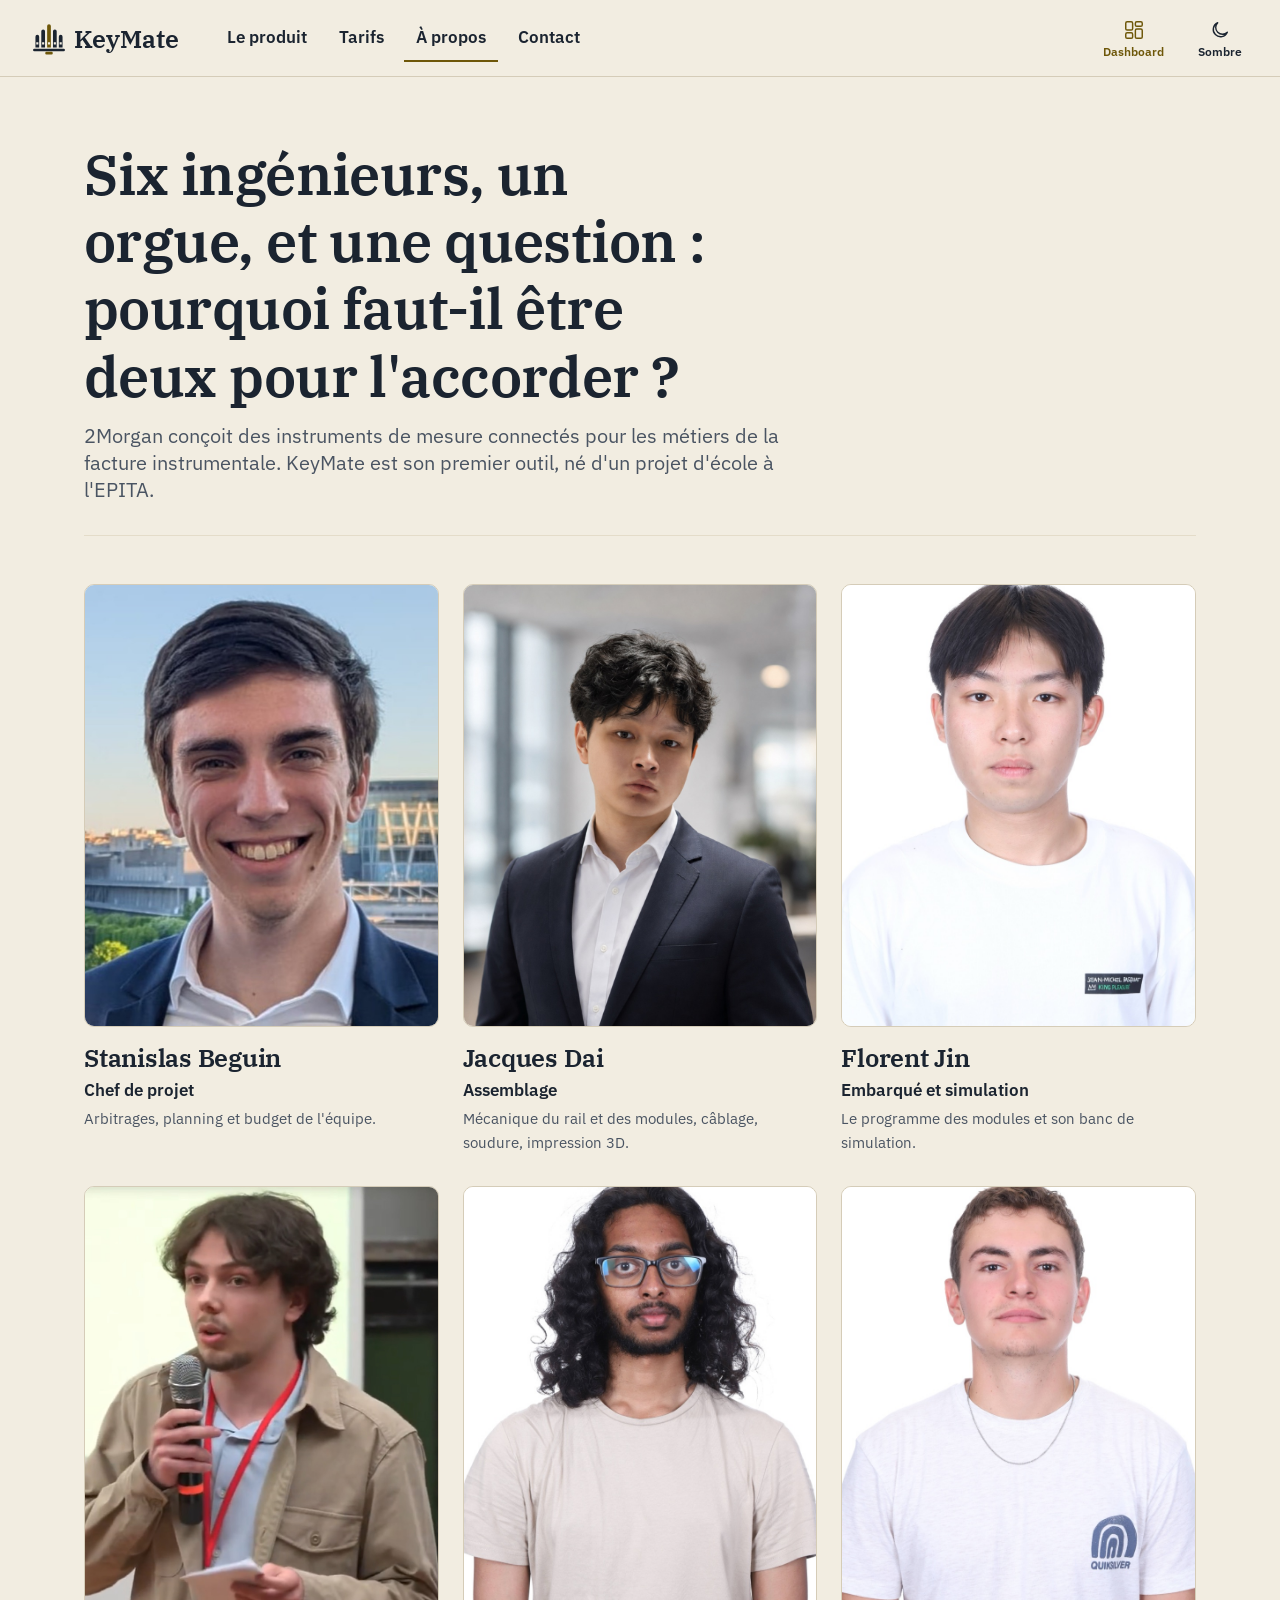
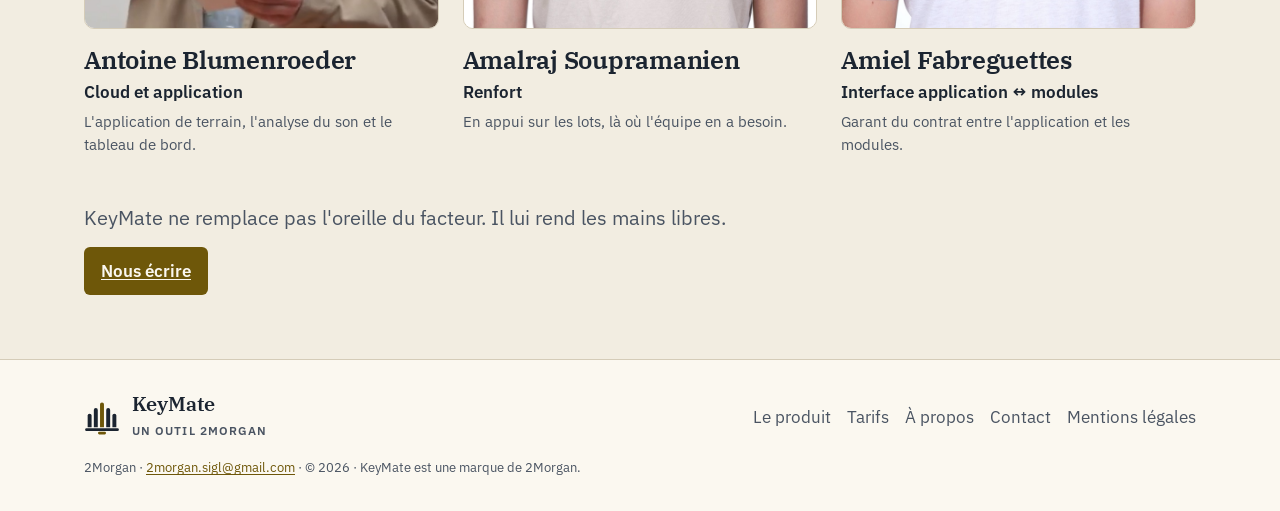
==== commit e3db7016: "Add pricing page and video-overlay header" ====
--- a/a-propos.html
+++ b/a-propos.html
@@ -12,21 +12,22 @@
   <link rel="preconnect" href="https://fonts.gstatic.com" crossorigin>
   <link rel="stylesheet" href="https://fonts.googleapis.com/css2?family=IBM+Plex+Mono:wght@400;600&family=IBM+Plex+Sans:wght@400;500;600&family=IBM+Plex+Serif:ital,wght@0,400;0,600;1,400&display=swap">
   <link rel="stylesheet" href="assets/keymate-tokens.css">
-  <link rel="stylesheet" href="site.css?v=2">
-  <script src="site.js?v=2" defer></script>
+  <link rel="stylesheet" href="site.css?v=12">
+  <script src="site.js?v=6" defer></script>
 </head>
 <body>
 <a class="skip-link" href="#contenu">Aller au contenu</a>
-<header class="site-nav">
+<header class="site-nav site-nav--overlay">
   <div class="wrap in">
-    <a class="kn-btn kn-btn--ghost nav-dash" href="https://app.keymate.com">Dashboard</a>
+    <a class="nav-act nav-dash" href="https://app.keymate.com"><svg viewBox="0 0 24 24" aria-hidden="true" fill="none" stroke="currentColor" stroke-width="1.6" stroke-linejoin="round"><rect x="3" y="3" width="7.5" height="9" rx="1.5"/><rect x="13.5" y="3" width="7.5" height="5" rx="1.5"/><rect x="13.5" y="11" width="7.5" height="10" rx="1.5"/><rect x="3" y="15" width="7.5" height="6" rx="1.5"/></svg><span>Dashboard</span></a>
     <a class="nav-brand" href="index.html" aria-label="KeyMate, accueil"><svg viewBox="0 0 64 64" aria-hidden="true"><g fill="currentColor" fill-rule="evenodd"><path d="M6.5 50 V29.5 A3.5 3.5 0 0 1 13.5 29.5 V50 Z M8 40 h4 v4 h-4 Z"/><path d="M17.5 50 V19.5 A3.5 3.5 0 0 1 24.5 19.5 V50 Z M19 40 h4 v4 h-4 Z"/><path d="M39.5 50 V19.5 A3.5 3.5 0 0 1 46.5 19.5 V50 Z M41 40 h4 v4 h-4 Z"/><path d="M50.5 50 V29.5 A3.5 3.5 0 0 1 57.5 29.5 V50 Z M52 40 h4 v4 h-4 Z"/><rect x="2" y="52" width="60" height="5" rx="2.5"/></g><g style="fill:var(--kn-accent)" fill-rule="evenodd"><path d="M28.5 50 V9.5 A3.5 3.5 0 0 1 35.5 9.5 V50 Z M30 40 h4 v4 h-4 Z"/><rect x="25" y="58" width="14" height="5" rx="2"/></g></svg><span>KeyMate</span></a>
     <nav class="nav-links" aria-label="Navigation principale">
       <a href="index.html">Le produit</a>
+      <a href="tarifs.html">Tarifs</a>
       <a href="a-propos.html" aria-current="page">À propos</a>
       <a href="contact.html">Contact</a>
     </nav>
-    <button class="kn-btn nav-theme" id="theme" type="button">Clair</button>
+    <button class="nav-act nav-theme" id="theme" type="button" aria-label="Changer de thème"></button>
   </div>
 </header>
 
@@ -73,7 +74,7 @@
 <footer class="site-footer">
   <div class="wrap in">
     <div class="foot-brand"><svg viewBox="0 0 64 64" aria-hidden="true"><g fill="currentColor"><path d="M6.5 50 V29.5 A3.5 3.5 0 0 1 13.5 29.5 V50 Z"/><path d="M17.5 50 V19.5 A3.5 3.5 0 0 1 24.5 19.5 V50 Z"/><path d="M39.5 50 V19.5 A3.5 3.5 0 0 1 46.5 19.5 V50 Z"/><path d="M50.5 50 V29.5 A3.5 3.5 0 0 1 57.5 29.5 V50 Z"/><rect x="2" y="52" width="60" height="5" rx="2.5"/></g><g style="fill:var(--kn-accent)"><path d="M28.5 50 V9.5 A3.5 3.5 0 0 1 35.5 9.5 V50 Z"/><rect x="25" y="58" width="14" height="5" rx="2"/></g></svg><div><b>KeyMate</b><span class="kn-label">Un outil 2Morgan</span></div></div>
-    <nav class="foot-links" aria-label="Pied de page"><a href="index.html">Le produit</a><a href="a-propos.html">À propos</a><a href="contact.html">Contact</a><a href="mentions-legales.html">Mentions légales</a></nav>
+    <nav class="foot-links" aria-label="Pied de page"><a href="index.html">Le produit</a><a href="tarifs.html">Tarifs</a><a href="a-propos.html">À propos</a><a href="contact.html">Contact</a><a href="mentions-legales.html">Mentions légales</a></nav>
     <p class="foot-meta">2Morgan · <a href="mailto:2morgan.sigl@gmail.com">2morgan.sigl@gmail.com</a> · © 2026 · KeyMate est une marque de 2Morgan.</p>
   </div>
 </footer>
--- a/site.css
+++ b/site.css
@@ -61,7 +61,6 @@
 /* ---------- navigation ---------- */
 .site-nav { position: sticky; top: 0; z-index: 30; background: var(--kn-bg); border-bottom: 1px solid var(--kn-border); }
 .site-nav .in { display: flex; flex-wrap: wrap; align-items: center; gap: var(--kn-sp-4); min-height: 72px; }
-.nav-dash { color: var(--kn-accent); border-color: var(--kn-accent); }
 .nav-brand { display: flex; align-items: center; gap: var(--kn-sp-2); min-height: 48px; color: var(--kn-text); text-decoration: none; font: var(--kn-fw-semibold) var(--kn-fs-lg)/1 var(--kn-font-title); }
 .nav-brand svg { width: 28px; height: 28px; flex: none; }
 .nav-links { margin-left: auto; display: flex; gap: var(--kn-sp-1); }
@@ -72,14 +71,46 @@
 .nav-theme svg { width: 18px; height: 18px; flex: none; }
 @media (max-width: 760px) {
   .wrap { padding: 0 var(--kn-sp-4); }
-  .nav-dash { padding: 0 var(--kn-sp-3); }
   .site-nav .in { gap: var(--kn-sp-2); padding-top: var(--kn-sp-2); }
-  .nav-theme { margin-left: auto; padding: 0 var(--kn-sp-3); }
-  .nav-theme .theme-label { display: none; }
+  .nav-theme { margin-left: auto; }
   .site-nav { position: relative; }   /* sur téléphone la barre ne suit pas : elle mangeait 14 % de l'écran */
   html { scroll-padding-top: var(--kn-sp-4); }
   .nav-links { order: 3; width: 100%; margin: 0; justify-content: space-between; border-top: 1px solid var(--kn-border-subtle); }
-}
+  .nav-links a { padding: 0 var(--kn-sp-2); white-space: nowrap; }   /* quatre liens tiennent sur une ligne à 375 px */
+}
+
+/* ---------- barre du haut pleine largeur : transparente sur la vidéo, pleine au défilement (inspirée de renault.fr) ---------- */
+.site-nav--overlay .in { max-width: none; min-height: 76px; gap: var(--kn-sp-5); padding-inline: var(--kn-sp-6); }
+.site-nav--overlay .nav-brand { font-size: var(--kn-fs-xl); }
+.site-nav--overlay .nav-brand svg { width: 34px; height: 34px; }
+.site-nav--overlay .nav-links { margin-left: var(--kn-sp-3); gap: var(--kn-sp-2); }
+.site-nav--overlay .nav-links a { color: var(--kn-text); font-weight: var(--kn-fw-semibold); }
+.site-nav--overlay .nav-links a:hover { color: var(--kn-accent); }
+/* action = icône + petit libellé dessous */
+.nav-act { display: inline-flex; flex-direction: column; align-items: center; justify-content: center; gap: 5px; min-width: 56px; min-height: 48px; padding: 0 var(--kn-sp-1); border: 0; background: none; color: var(--kn-text); font: var(--kn-fw-semibold) var(--kn-fs-xs)/1 var(--kn-font-ui); text-decoration: none; cursor: pointer; transition: color var(--kn-transition); }
+.nav-act svg { width: 22px; height: 22px; flex: none; }
+.nav-act:hover { color: var(--kn-accent); }
+.site-nav--overlay .nav-dash { order: 1; margin-left: auto; color: var(--kn-accent); }   /* Dashboard à droite, avant le thème */
+.site-nav--overlay .nav-theme { order: 2; margin-left: 0; }
+@media (min-width: 901px) {
+  /* border-box + no-repeat : sinon le dégradé se répète sous la bordure transparente et dessine un filet clair */
+  .site-nav--overlay:not(.is-solid) { background: linear-gradient(to bottom, color-mix(in srgb, var(--kn-bg) 72%, transparent), transparent) border-box no-repeat; border-bottom-color: transparent; }
+  /* halo couleur du fond derrière textes et icônes : lisibles sur les zones claires comme sombres de la vidéo, dans les deux thèmes */
+  .site-nav--overlay:not(.is-solid) :is(.nav-brand, .nav-links a, .nav-act) { text-shadow: 0 0 8px var(--kn-bg), 0 1px 3px var(--kn-bg), 0 0 2px var(--kn-bg); }
+  .site-nav--overlay:not(.is-solid) :is(.nav-brand, .nav-act) svg { filter: drop-shadow(0 0 3px var(--kn-bg)) drop-shadow(0 1px 2px var(--kn-bg)); }
+}
+@media (max-width: 760px) {
+  .site-nav--overlay .in { min-height: 0; gap: var(--kn-sp-2); padding-inline: var(--kn-sp-4); }
+  .site-nav--overlay .nav-brand { font-size: var(--kn-fs-lg); }
+  .site-nav--overlay .nav-brand svg { width: 28px; height: 28px; }
+  .site-nav--overlay .nav-links { margin: 0; gap: 0; }
+  .site-nav--overlay .nav-links { order: 3; }   /* liens sur la seconde ligne, sous logo · Dashboard · thème */
+}
+
+/* ---------- boutons icône (thème, pause vidéo) : 32 px visibles, 48 px cliquables ---------- */
+.kn-btn.icon-btn { position: relative; width: 32px; height: 32px; min-height: 32px; padding: 0; border-radius: 50%; }
+.kn-btn.icon-btn::before { content: ''; position: absolute; inset: -8px; }
+.kn-btn.icon-btn svg { width: 16px; height: 16px; flex: none; }
 
 /* ---------- sections ---------- */
 .section { padding: var(--kn-sp-8) 0; }
@@ -88,8 +119,12 @@
 .section-head h2 { font-size: clamp(var(--kn-fs-2xl), 3.6vw, var(--kn-fs-3xl)); max-width: 26ch; }
 
 /* ---------- héros ---------- */
-.hero { position: relative; display: grid; align-items: center; min-height: min(calc(100svh - var(--nav-h, 72px)), 820px); overflow: hidden; border-bottom: 1px solid var(--kn-border);
+.hero { position: relative; display: grid; align-items: center; overflow: hidden;
+  /* plein écran, glissé sous la barre du haut : la section suivante n'apparaît qu'au défilement */
+  min-height: 100svh; margin-top: calc(-1 * var(--nav-h, 76px));
   background: radial-gradient(80% 60% at 65% 0%, var(--kn-accent-quiet), transparent 70%), var(--kn-bg); }
+/* bas du héros fondu dans la page au lieu d'un trait */
+.hero::after { content: ''; position: absolute; inset: auto 0 0; height: 24vh; z-index: 2; pointer-events: none; background: linear-gradient(to bottom, transparent, var(--kn-bg)); }
 .hero-media { position: absolute; inset: 0; z-index: 0; }
 .hero-video { width: 100%; height: 100%; object-fit: cover; transition: opacity 900ms ease-out; }
 .hero-illus { position: absolute; left: 38%; right: 3%; bottom: 7%; opacity: 0; transition: opacity 700ms ease-out; }
@@ -106,15 +141,16 @@
 .hero-tag { font: italic 400 clamp(26px, 3vw, 38px)/1.15 var(--kn-font-title); }
 .hero-sub { color: var(--kn-text); font-size: var(--kn-fs-lg); line-height: var(--kn-lh-snug); max-width: 42ch; }
 .hero-cta { display: flex; flex-wrap: wrap; gap: var(--kn-sp-3); margin-top: var(--kn-sp-3); }
-.hero-controls { position: absolute; right: var(--kn-sp-5); bottom: var(--kn-sp-5); z-index: 4; display: flex; gap: var(--kn-sp-2); }
+.hero-controls { position: absolute; right: var(--kn-sp-5); bottom: 12vh; z-index: 4; display: flex; align-items: center; gap: var(--kn-sp-2); }
 .hero-controls .kn-btn { background: var(--kn-surface); border-color: var(--kn-border-strong); }
 @media (max-width: 900px) {
-  .hero { display: flex; flex-direction: column; min-height: 0; }
+  .hero { display: flex; flex-direction: column; min-height: 0; margin-top: 0; }   /* mobile : barre sur deux lignes, pas de recouvrement */
+  .hero::after { height: 12vh; }
   .hero-copy { order: 1; padding-block: var(--kn-sp-5) var(--kn-sp-4); }
   .hero-media { order: 2; position: relative; inset: auto; width: 100%; aspect-ratio: 3 / 2; }
   .hero-scrim { display: none; }
   .hero-illus { left: 4%; right: 4%; bottom: 8%; }
-  .hero-controls { right: var(--kn-sp-3); bottom: var(--kn-sp-3); }
+  .hero-controls { right: var(--kn-sp-3); bottom: 6vh; }
 }
 
 /* ---------- constat ---------- */
@@ -225,6 +261,81 @@
 .specs + .fine { margin-top: var(--kn-sp-4); }
 @media (max-width: 760px) { .specs { grid-template-columns: 1fr; } }
 
+/* ---------- bascule à deux positions (tarifs, comparaison) ---------- */
+.seg { display: inline-flex; padding: 3px; margin-bottom: var(--kn-sp-5); border: 1px solid var(--kn-border); border-radius: var(--kn-radius-pill); background: var(--kn-bg); }
+.seg button { min-height: 42px; padding: 0 var(--kn-sp-4); border: 0; border-radius: var(--kn-radius-pill); background: transparent; color: var(--kn-text-muted); font: var(--kn-fw-medium) var(--kn-fs-base) var(--kn-font-ui); cursor: pointer; transition: background var(--kn-transition), color var(--kn-transition); }
+.seg button[aria-pressed='true'] { background: var(--kn-accent); color: var(--kn-on-accent); }
+.section--surface .seg { background: var(--kn-bg); }
+.section:not(.section--surface) .seg { background: var(--kn-surface); }
+
+/* ---------- tarifs : trois offres ---------- */
+.plans { display: grid; grid-template-columns: 1fr 1.15fr 1fr; gap: var(--kn-sp-4); align-items: center; margin-bottom: var(--kn-sp-4); }
+.plan { display: flex; flex-direction: column; gap: var(--kn-sp-3); padding: var(--kn-sp-5); background: var(--kn-bg); border: 1px solid var(--kn-border); border-radius: var(--kn-radius-lg); }
+.plan.is-featured { padding-block: var(--kn-sp-6); border: 2px solid var(--kn-accent); box-shadow: var(--kn-shadow-3); }
+.plan-flag { color: var(--kn-accent); font-size: var(--kn-fs-sm); font-weight: var(--kn-fw-semibold); }
+.plan h3 { font-size: var(--kn-fs-2xl); }
+.plan-who { color: var(--kn-text-muted); font-size: var(--kn-fs-base); }
+.plan-price { display: flex; align-items: baseline; flex-wrap: wrap; gap: var(--kn-sp-2); padding-block: var(--kn-sp-3); border-block: 1px solid var(--kn-border-subtle); }
+.plan-price b { font-size: var(--kn-fs-3xl); line-height: 1; }
+.is-featured .plan-price b { color: var(--kn-accent); }
+.plan-price span { color: var(--kn-text-muted); font-size: var(--kn-fs-sm); }
+.plan ul { list-style: none; margin: 0; padding: 0; display: flex; flex-direction: column; gap: var(--kn-sp-2); font-size: var(--kn-fs-base); flex: 1; }
+.plan li { position: relative; padding-left: 1.4em; }
+.plan li::before { content: '✓'; position: absolute; left: 0; color: var(--kn-tuned); }
+@media (max-width: 900px) { .plans { grid-template-columns: 1fr; } .plan.is-featured { order: -1; } }
+
+/* ---------- KeyMate ou un assistant : tableau dépliable ---------- */
+.versus { margin-bottom: var(--kn-sp-7); border: 1px solid var(--kn-border); border-radius: var(--kn-radius-lg); background: var(--kn-surface); overflow: hidden; }
+.versus-head, .versus summary, .versus-cost { display: grid; grid-template-columns: 1.3fr 1fr 1fr; gap: var(--kn-sp-4); align-items: center; padding: var(--kn-sp-3) var(--kn-sp-5); }
+.versus-head { border-bottom: 1px solid var(--kn-border); font: var(--kn-fw-semibold) var(--kn-fs-lg)/1.2 var(--kn-font-title); }
+.versus-head .is-km, .versus-cost .is-km { color: var(--kn-accent); }
+.versus-row { border-bottom: 1px solid var(--kn-border-subtle); }
+.versus summary { min-height: 56px; cursor: pointer; list-style: none; font-size: var(--kn-fs-base); transition: background var(--kn-transition); }
+.versus summary::-webkit-details-marker { display: none; }
+.versus summary:hover, .versus-row[open] summary, .versus-row p { background: var(--kn-accent-quiet); }
+.versus-name { display: flex; align-items: center; gap: var(--kn-sp-2); font-weight: var(--kn-fw-semibold); }
+.versus-name::before { content: '+'; font: var(--kn-fs-lg)/1 var(--kn-font-mono); color: var(--kn-accent); transition: transform var(--kn-transition); }
+.versus-row[open] .versus-name::before { transform: rotate(45deg); }
+.versus-as { color: var(--kn-text-muted); }
+.versus-row p { padding: 0 var(--kn-sp-5) var(--kn-sp-4) calc(var(--kn-sp-5) + 1.4em); color: var(--kn-text-muted); font-size: var(--kn-fs-base); }
+.versus-cost { padding-block: var(--kn-sp-4); font-weight: var(--kn-fw-semibold); }
+.versus-cost b { font-size: var(--kn-fs-2xl); }
+@media (max-width: 700px) {
+  .versus-head { display: none; }
+  .versus summary, .versus-cost { grid-template-columns: 1fr 1fr; gap: var(--kn-sp-1) var(--kn-sp-3); padding-inline: var(--kn-sp-4); }
+  .versus-name, .versus-cost span { grid-column: 1 / -1; }
+  .versus summary .is-km::after { content: ' · KeyMate'; color: var(--kn-text-faint); }
+  .versus-as::after { content: ' · assistant'; color: var(--kn-text-faint); }
+  .versus-row p { padding-inline: var(--kn-sp-4); }
+}
+
+/* ---------- KeyMate ou un assistant : coût cumulé ---------- */
+.cumul-title { font-size: var(--kn-fs-2xl); margin-bottom: var(--kn-sp-4); }
+.cumul { display: grid; grid-template-columns: 2fr 1fr; gap: var(--kn-sp-5); margin-bottom: var(--kn-sp-4); }
+.cumul-chart, .cumul-read { background: var(--kn-surface); border: 1px solid var(--kn-border); border-radius: var(--kn-radius-lg); padding: var(--kn-sp-4); }
+.cumul-chart svg { width: 100%; height: auto; touch-action: pan-y; cursor: crosshair; }
+.cumul-grid { stroke: var(--kn-border-subtle); }
+.cumul-ax { fill: var(--kn-text-muted); font: 11px var(--kn-font-mono); }
+.cumul-line { fill: none; stroke-width: 3; stroke-linecap: round; }
+.cumul-line.is-as { stroke: var(--kn-text-faint); }
+.cumul-line.is-km { stroke: var(--kn-accent); stroke-width: 4; }
+.cumul-cursor { stroke: var(--kn-text-muted); stroke-dasharray: 2 4; }
+.cumul-dot { stroke: var(--kn-surface); stroke-width: 2; }
+.cumul-dot.is-as { fill: var(--kn-text-faint); }
+.cumul-dot.is-km { fill: var(--kn-accent); }
+.cumul-scrub { display: flex; align-items: center; gap: var(--kn-sp-3); }
+.cumul-scrub input { flex: 1; min-height: 32px; accent-color: var(--kn-accent); }
+.cumul-read { display: flex; flex-direction: column; gap: var(--kn-sp-3); }
+.cumul-month { font: var(--kn-fw-semibold) var(--kn-fs-xl)/1.2 var(--kn-font-title); }
+.cumul-row { display: grid; grid-template-columns: 14px 1fr auto; align-items: center; gap: var(--kn-sp-3); padding-bottom: var(--kn-sp-2); border-bottom: 1px solid var(--kn-border-subtle); font-size: var(--kn-fs-base); }
+.cumul-row i { width: 14px; height: 4px; border-radius: 2px; }
+.cumul-row i.is-as { background: var(--kn-text-faint); }
+.cumul-row i.is-km { background: var(--kn-accent); }
+.cumul-row b { font-size: var(--kn-fs-lg); }
+.cumul-gap { margin-top: auto; font: var(--kn-fw-semibold) var(--kn-fs-lg)/1.3 var(--kn-font-title); }
+.cumul-gap .kn-num { color: var(--kn-tuned); }
+@media (max-width: 860px) { .cumul { grid-template-columns: 1fr; } }
+
 /* ---------- disponibilité ---------- */
 .cta-band { display: flex; flex-wrap: wrap; justify-content: space-between; align-items: end; gap: var(--kn-sp-5); }
 .cta-band .prose h2 { font-size: var(--kn-fs-3xl); max-width: 20ch; }
